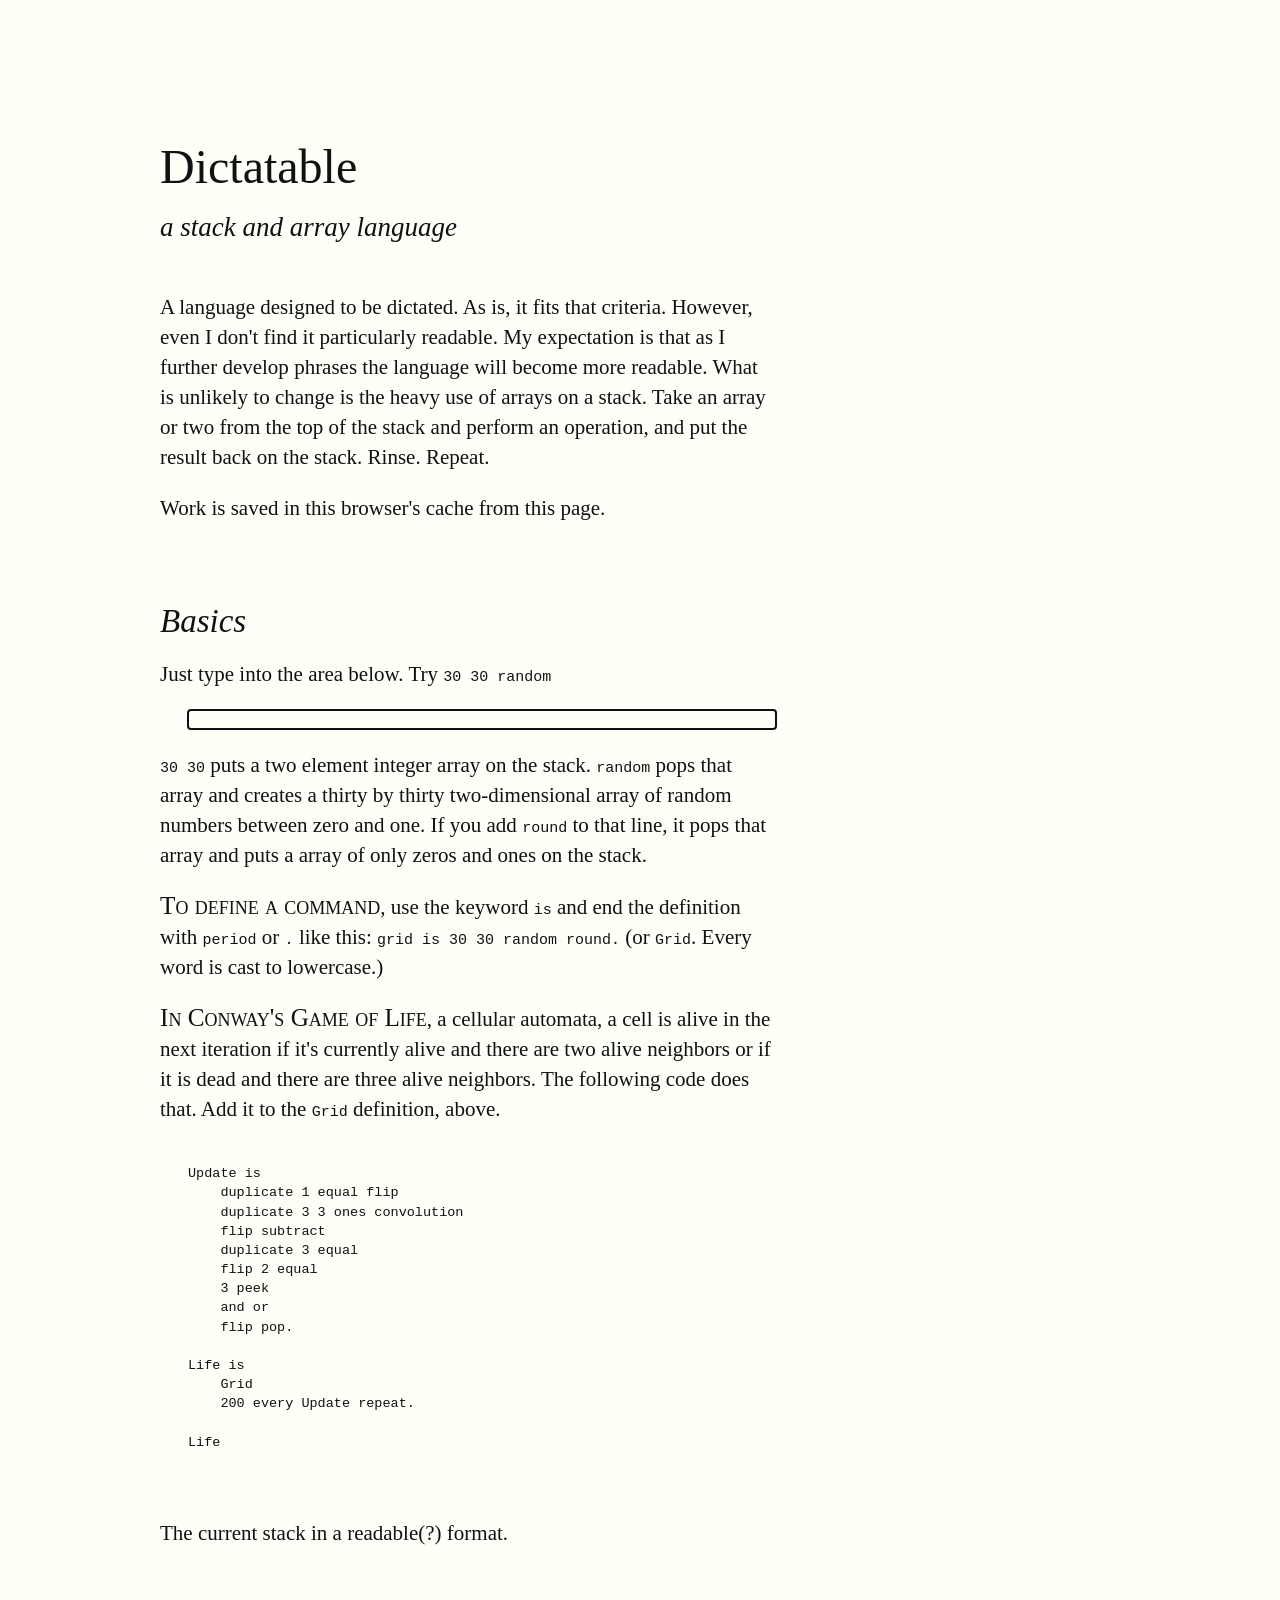
==== index.html @ 5a3d641b "Update index.html" ====
<!DOCTYPE html>
<html lang="en">
  <head>
    <meta charset="utf-8"/>
    <title>Dictatable</title>
    <meta name="viewport" content="width=device-width, initial-scale=1">
    <link rel="icon" type="image/png" href="icons/32.png">
    <script src="./3rd-party/tf.es2017.js"></script>
    <script src="main.js" type="module"></script>
    <link rel="stylesheet" href="./3rd-party/tufte.css"/>
</head>
<body>
    <article>
    <h1 id="dictatable">Dictatable</h1>
    <p class="subtitle">a stack and array language</p>
    <!--<a href="https://github.com/Butterwell/Dictatable/issues/new/choose" target="_blank">Report Issue (need a Github account)</a>-->
    <section>
        <p>A language designed to be dictated. As is, it fits that criteria. However, even I don't find it particularly readable. My expectation is that as I further develop <italic>phrases</italic> the language will become more readable. What is unlikely to change is the heavy use of arrays on a stack. Take an array or two from the top of the stack and perform an operation, and put the result back on the stack. Rinse. Repeat.</p><p>Work is saved in this browser's cache from this page.</p>
    </section>
    <section>
        <h2 id="basics">Basics</h2>
        <p>Just type into the area below. Try <code>30 30 random</code>
            <pre><code id="main" contenteditable="true" autofocus></code></pre>
        </p>
        <p>
            <label for="mn-canvas" class="margin-toggle">&#8853;</label>
            <input type="checkbox" id="mn-canvas" class="margin-toggle"/>
            <span class="marginnote"><canvas id="canvas"></canvas></span>
            <code>30 30</code> puts a two element integer array on the stack. <code>random</code> pops that array and creates a thirty by thirty two-dimensional array of random numbers between zero and one. If you add <code>round</code> to that line, it pops that array and puts a array of only zeros and ones on the stack.</p>
        <p><span class="newthought">To define a command</span>, use the keyword <code>is</code> and end the definition with <code>period</code> or <code>.</code> like this: <code>grid is 30 30 random round.</code> (or <code>Grid</code>. Every word is cast to lowercase.)
        </p>
        <p><span class="newthought">In Conway's Game of Life</span>, a cellular automata, a cell is alive in the next iteration if it's currently alive and there are two alive neighbors or if it is dead and there are three alive neighbors. The following code does that. Add it to the <code>Grid</code> definition, above.</p>

        <pre><code>
Update is
    duplicate 1 equal flip
    duplicate 3 3 ones convolution
    flip subtract
    duplicate 3 equal
    flip 2 equal
    3 peek
    and or
    flip pop.
    
Life is
    Grid
    200 every Update repeat.
    
Life
</code></pre>
</section>
<section>
<p>The current stack in a readable(?) format.</p>
<pre><code id="results"></code></pre>
</section>
</article>
</body>
---- 3rd-party/tufte.css ----
@charset "UTF-8";

/* Import ET Book styles
   adapted from https://github.com/edwardtufte/et-book/blob/gh-pages/et-book.css */

@font-face {
    font-family: "et-book";
    src: url("et-book/et-book-roman-line-figures/et-book-roman-line-figures.eot");
    src: url("et-book/et-book-roman-line-figures/et-book-roman-line-figures.eot?#iefix") format("embedded-opentype"), url("et-book/et-book-roman-line-figures/et-book-roman-line-figures.woff") format("woff"), url("et-book/et-book-roman-line-figures/et-book-roman-line-figures.ttf") format("truetype"), url("et-book/et-book-roman-line-figures/et-book-roman-line-figures.svg#etbookromanosf") format("svg");
    font-weight: normal;
    font-style: normal;
    font-display: swap;
}

@font-face {
    font-family: "et-book";
    src: url("et-book/et-book-display-italic-old-style-figures/et-book-display-italic-old-style-figures.eot");
    src: url("et-book/et-book-display-italic-old-style-figures/et-book-display-italic-old-style-figures.eot?#iefix") format("embedded-opentype"), url("et-book/et-book-display-italic-old-style-figures/et-book-display-italic-old-style-figures.woff") format("woff"), url("et-book/et-book-display-italic-old-style-figures/et-book-display-italic-old-style-figures.ttf") format("truetype"), url("et-book/et-book-display-italic-old-style-figures/et-book-display-italic-old-style-figures.svg#etbookromanosf") format("svg");
    font-weight: normal;
    font-style: italic;
    font-display: swap;
}

@font-face {
    font-family: "et-book";
    src: url("et-book/et-book-bold-line-figures/et-book-bold-line-figures.eot");
    src: url("et-book/et-book-bold-line-figures/et-book-bold-line-figures.eot?#iefix") format("embedded-opentype"), url("et-book/et-book-bold-line-figures/et-book-bold-line-figures.woff") format("woff"), url("et-book/et-book-bold-line-figures/et-book-bold-line-figures.ttf") format("truetype"), url("et-book/et-book-bold-line-figures/et-book-bold-line-figures.svg#etbookromanosf") format("svg");
    font-weight: bold;
    font-style: normal;
    font-display: swap;
}

@font-face {
    font-family: "et-book-roman-old-style";
    src: url("et-book/et-book-roman-old-style-figures/et-book-roman-old-style-figures.eot");
    src: url("et-book/et-book-roman-old-style-figures/et-book-roman-old-style-figures.eot?#iefix") format("embedded-opentype"), url("et-book/et-book-roman-old-style-figures/et-book-roman-old-style-figures.woff") format("woff"), url("et-book/et-book-roman-old-style-figures/et-book-roman-old-style-figures.ttf") format("truetype"), url("et-book/et-book-roman-old-style-figures/et-book-roman-old-style-figures.svg#etbookromanosf") format("svg");
    font-weight: normal;
    font-style: normal;
    font-display: swap;
}

/* Tufte CSS styles */
html {
    font-size: 15px;
}

body {
    width: 87.5%;
    margin-left: auto;
    margin-right: auto;
    padding-left: 12.5%;
    font-family: et-book, Palatino, "Palatino Linotype", "Palatino LT STD", "Book Antiqua", Georgia, serif;
    background-color: #fffff8;
    color: #111;
    max-width: 1400px;
    counter-reset: sidenote-counter;
}

/* Adds dark mode */
@media (prefers-color-scheme: dark) {
    body {
        background-color: #151515;
        color: #ddd;
    }
}

h1 {
    font-weight: 400;
    margin-top: 4rem;
    margin-bottom: 1.5rem;
    font-size: 3.2rem;
    line-height: 1;
}

h2 {
    font-style: italic;
    font-weight: 400;
    margin-top: 2.1rem;
    margin-bottom: 1.4rem;
    font-size: 2.2rem;
    line-height: 1;
}

h3 {
    font-style: italic;
    font-weight: 400;
    font-size: 1.7rem;
    margin-top: 2rem;
    margin-bottom: 1.4rem;
    line-height: 1;
}

hr {
    display: block;
    height: 1px;
    width: 55%;
    border: 0;
    border-top: 1px solid #ccc;
    margin: 1em 0;
    padding: 0;
}

p.subtitle {
    font-style: italic;
    margin-top: 1rem;
    margin-bottom: 1rem;
    font-size: 1.8rem;
    display: block;
    line-height: 1;
}

.numeral {
    font-family: et-book-roman-old-style;
}

.danger {
    color: red;
}

article {
    padding: 5rem 0rem;
}

section {
    padding-top: 1rem;
    padding-bottom: 1rem;
}

p,
dl,
ol,
ul {
    font-size: 1.4rem;
    line-height: 2rem;
}

p {
    margin-top: 1.4rem;
    margin-bottom: 1.4rem;
    padding-right: 0;
    vertical-align: baseline;
}

/* Chapter Epigraphs */
div.epigraph {
    margin: 5em 0;
}

div.epigraph > blockquote {
    margin-top: 3em;
    margin-bottom: 3em;
}

div.epigraph > blockquote,
div.epigraph > blockquote > p {
    font-style: italic;
}

div.epigraph > blockquote > footer {
    font-style: normal;
}

div.epigraph > blockquote > footer > cite {
    font-style: italic;
}
/* end chapter epigraphs styles */

blockquote {
    font-size: 1.4rem;
}

blockquote p {
    width: 55%;
    margin-right: 40px;
}

blockquote footer {
    width: 55%;
    font-size: 1.1rem;
    text-align: right;
}

section > p,
section > footer,
section > table {
    width: 55%;
}

/* 50 + 5 == 55, to be the same width as paragraph */
section > dl,
section > ol,
section > ul {
    width: 50%;
    -webkit-padding-start: 5%;
}

dt:not(:first-child),
li:not(:first-child) {
    margin-top: 0.25rem;
}

figure {
    padding: 0;
    border: 0;
    font-size: 100%;
    font: inherit;
    vertical-align: baseline;
    max-width: 55%;
    -webkit-margin-start: 0;
    -webkit-margin-end: 0;
    margin: 0 0 3em 0;
}

figcaption {
    float: right;
    clear: right;
    margin-top: 0;
    margin-bottom: 0;
    font-size: 1.1rem;
    line-height: 1.6;
    vertical-align: baseline;
    position: relative;
    max-width: 40%;
}

figure.fullwidth figcaption {
    margin-right: 24%;
}

a:link,
a:visited {
    color: inherit;
    text-underline-offset: 0.1em;
    text-decoration-thickness: 0.05em;
}

/* Sidenotes, margin notes, figures, captions */
img {
    max-width: 100%;
}

.sidenote,
.marginnote {
    float: right;
    clear: right;
    margin-right: -60%;
    width: 50%;
    margin-top: 0.3rem;
    margin-bottom: 0;
    font-size: 1.1rem;
    line-height: 1.3;
    vertical-align: baseline;
    position: relative;
}

.sidenote-number {
    counter-increment: sidenote-counter;
}

.sidenote-number:after,
.sidenote:before {
    font-family: et-book-roman-old-style;
    position: relative;
    vertical-align: baseline;
}

.sidenote-number:after {
    content: counter(sidenote-counter);
    font-size: 1rem;
    top: -0.5rem;
    left: 0.1rem;
}

.sidenote:before {
    content: counter(sidenote-counter) " ";
    font-size: 1rem;
    top: -0.5rem;
}

blockquote .sidenote,
blockquote .marginnote {
    margin-right: -82%;
    min-width: 59%;
    text-align: left;
}

div.fullwidth,
table.fullwidth {
    width: 100%;
}

div.table-wrapper {
    overflow-x: auto;
    font-family: "Trebuchet MS", "Gill Sans", "Gill Sans MT", sans-serif;
}

.sans {
    font-family: "Gill Sans", "Gill Sans MT", Calibri, sans-serif;
    letter-spacing: .03em;
}

code, pre > code {
    font-family: Consolas, "Liberation Mono", Menlo, Courier, monospace;
    font-size: 1.0rem;
    line-height: 1.42;
    -webkit-text-size-adjust: 100%; /* Prevent adjustments of font size after orientation changes in iOS. See https://github.com/edwardtufte/tufte-css/issues/81#issuecomment-261953409 */
}

.sans > code {
    font-size: 1.2rem;
}

h1 > code,
h2 > code,
h3 > code {
    font-size: 0.80em;
}

.marginnote > code,
.sidenote > code {
    font-size: 1rem;
}

pre > code {
    font-size: 0.9rem;
    width: 52.5%;
    margin-left: 2.5%;
    overflow-x: auto;
    display: block;
}

pre.fullwidth > code {
    width: 90%;
}

.fullwidth {
    max-width: 90%;
    clear:both;
}

span.newthought {
    font-variant: small-caps;
    font-size: 1.2em;
}

input.margin-toggle {
    display: none;
}

label.sidenote-number {
    display: inline-block;
    max-height: 2rem; /* should be less than or equal to paragraph line-height */
}

label.margin-toggle:not(.sidenote-number) {
    display: none;
}

.iframe-wrapper {
    position: relative;
    padding-bottom: 56.25%; /* 16:9 */
    padding-top: 25px;
    height: 0;
}

.iframe-wrapper iframe {
    position: absolute;
    top: 0;
    left: 0;
    width: 100%;
    height: 100%;
}

@media (max-width: 760px) {
    body {
        width: 84%;
        padding-left: 8%;
        padding-right: 8%;
    }

    hr,
    section > p,
    section > footer,
    section > table {
        width: 100%;
    }

    pre > code {
        width: 97%;
    }

    section > dl,
    section > ol,
    section > ul {
        width: 90%;
    }

    figure {
        max-width: 90%;
    }

    figcaption,
    figure.fullwidth figcaption {
        margin-right: 0%;
        max-width: none;
    }

    blockquote {
        margin-left: 1.5em;
        margin-right: 0em;
    }

    blockquote p,
    blockquote footer {
        width: 100%;
    }

    label.margin-toggle:not(.sidenote-number) {
        display: inline;
    }

    .sidenote,
    .marginnote {
        display: none;
    }

    .margin-toggle:checked + .sidenote,
    .margin-toggle:checked + .marginnote {
        display: block;
        float: left;
        left: 1rem;
        clear: both;
        width: 95%;
        margin: 1rem 2.5%;
        vertical-align: baseline;
        position: relative;
    }

    label {
        cursor: pointer;
    }

    div.table-wrapper,
    table {
        width: 85%;
    }

    img {
        width: 100%;
    }
}
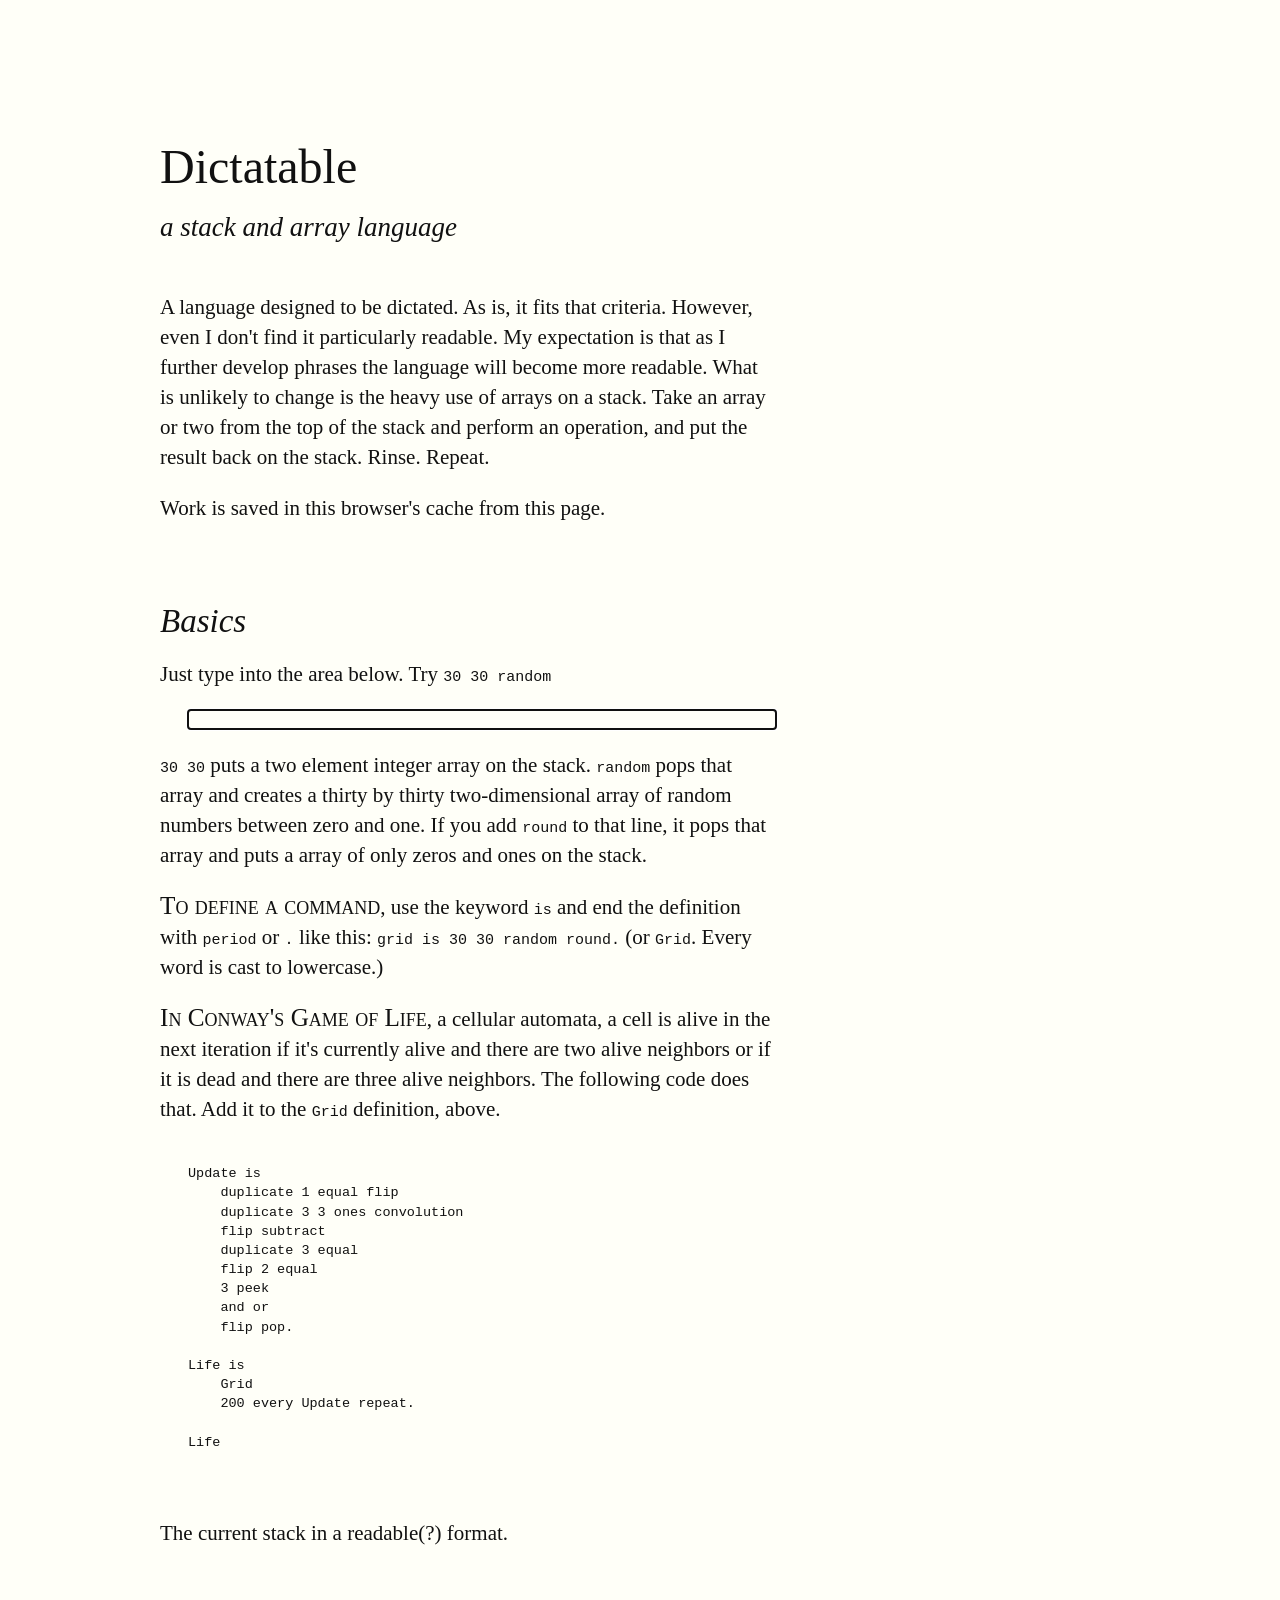
==== commit 8b91fc95: "Some markdown header code" ====
--- a/index.html
+++ b/index.html
@@ -11,14 +11,14 @@
 </head>
 <body>
     <article>
-    <h1 id="dictatable">Dictatable</h1>
+    <h1 data-markdown="# Dictatable">Dictatable</h1>
     <p class="subtitle">a stack and array language</p>
     <!--<a href="https://github.com/Butterwell/Dictatable/issues/new/choose" target="_blank">Report Issue (need a Github account)</a>-->
     <section>
         <p>A language designed to be dictated. As is, it fits that criteria. However, even I don't find it particularly readable. My expectation is that as I further develop <italic>phrases</italic> the language will become more readable. What is unlikely to change is the heavy use of arrays on a stack. Take an array or two from the top of the stack and perform an operation, and put the result back on the stack. Rinse. Repeat.</p><p>Work is saved in this browser's cache from this page.</p>
     </section>
     <section>
-        <h2 id="basics">Basics</h2>
+        <h2 data-markdown="## Basics">Basics</h2>
         <p>Just type into the area below. Try <code>30 30 random</code>
             <pre><code id="main" contenteditable="true" autofocus></code></pre>
         </p>
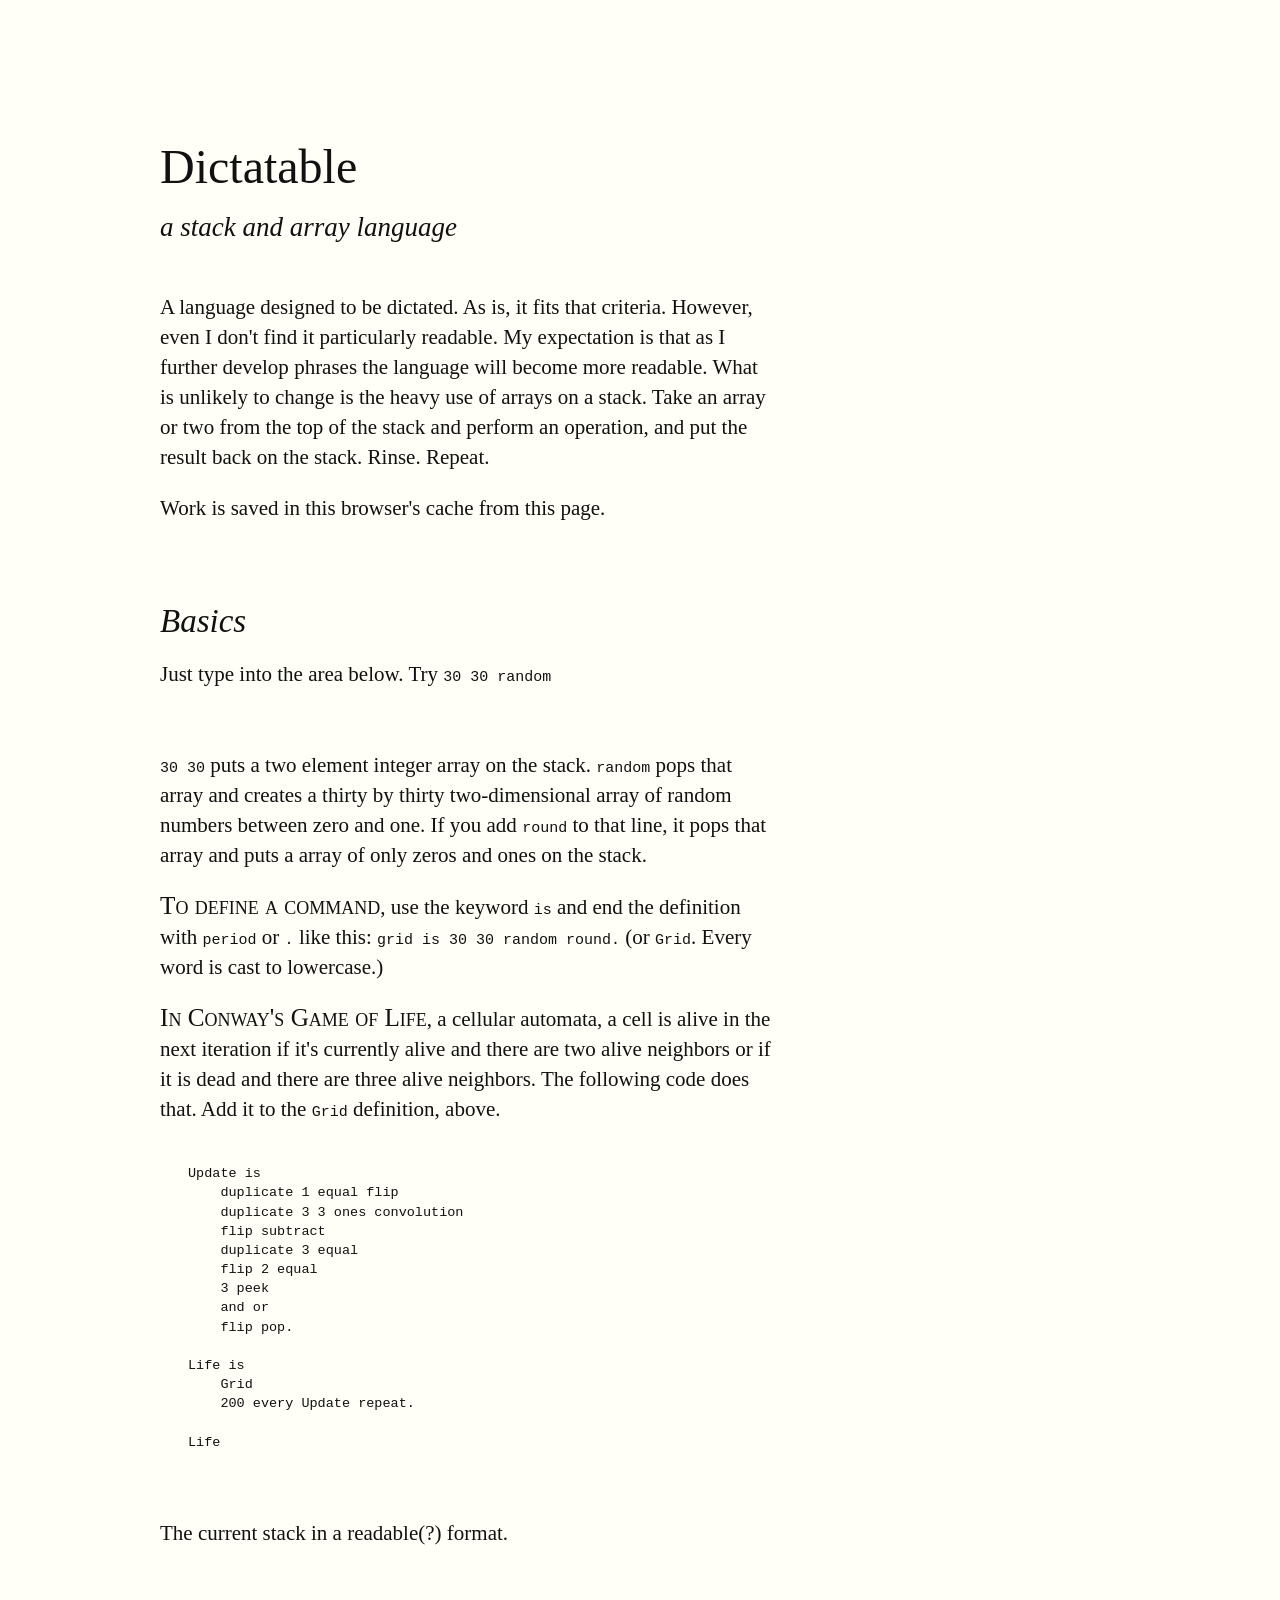
==== commit 40be66b4: "Setup for Quill editor and stack refactor" ====
--- a/index.html
+++ b/index.html
@@ -6,6 +6,7 @@
     <meta name="viewport" content="width=device-width, initial-scale=1">
     <link rel="icon" type="image/png" href="icons/32.png">
     <script src="./3rd-party/tf.es2017.js"></script>
+    <script src="./3rd-party/quill.js"></script>
     <script src="main.js" type="module"></script>
     <link rel="stylesheet" href="./3rd-party/tufte.css"/>
 </head>
@@ -20,7 +21,7 @@
     <section>
         <h2 data-markdown="## Basics">Basics</h2>
         <p>Just type into the area below. Try <code>30 30 random</code>
-            <pre><code id="main" contenteditable="true" autofocus></code></pre>
+            <pre><code id="main" contenteditable="true"></code></pre>
         </p>
         <p>
             <label for="mn-canvas" class="margin-toggle">&#8853;</label>
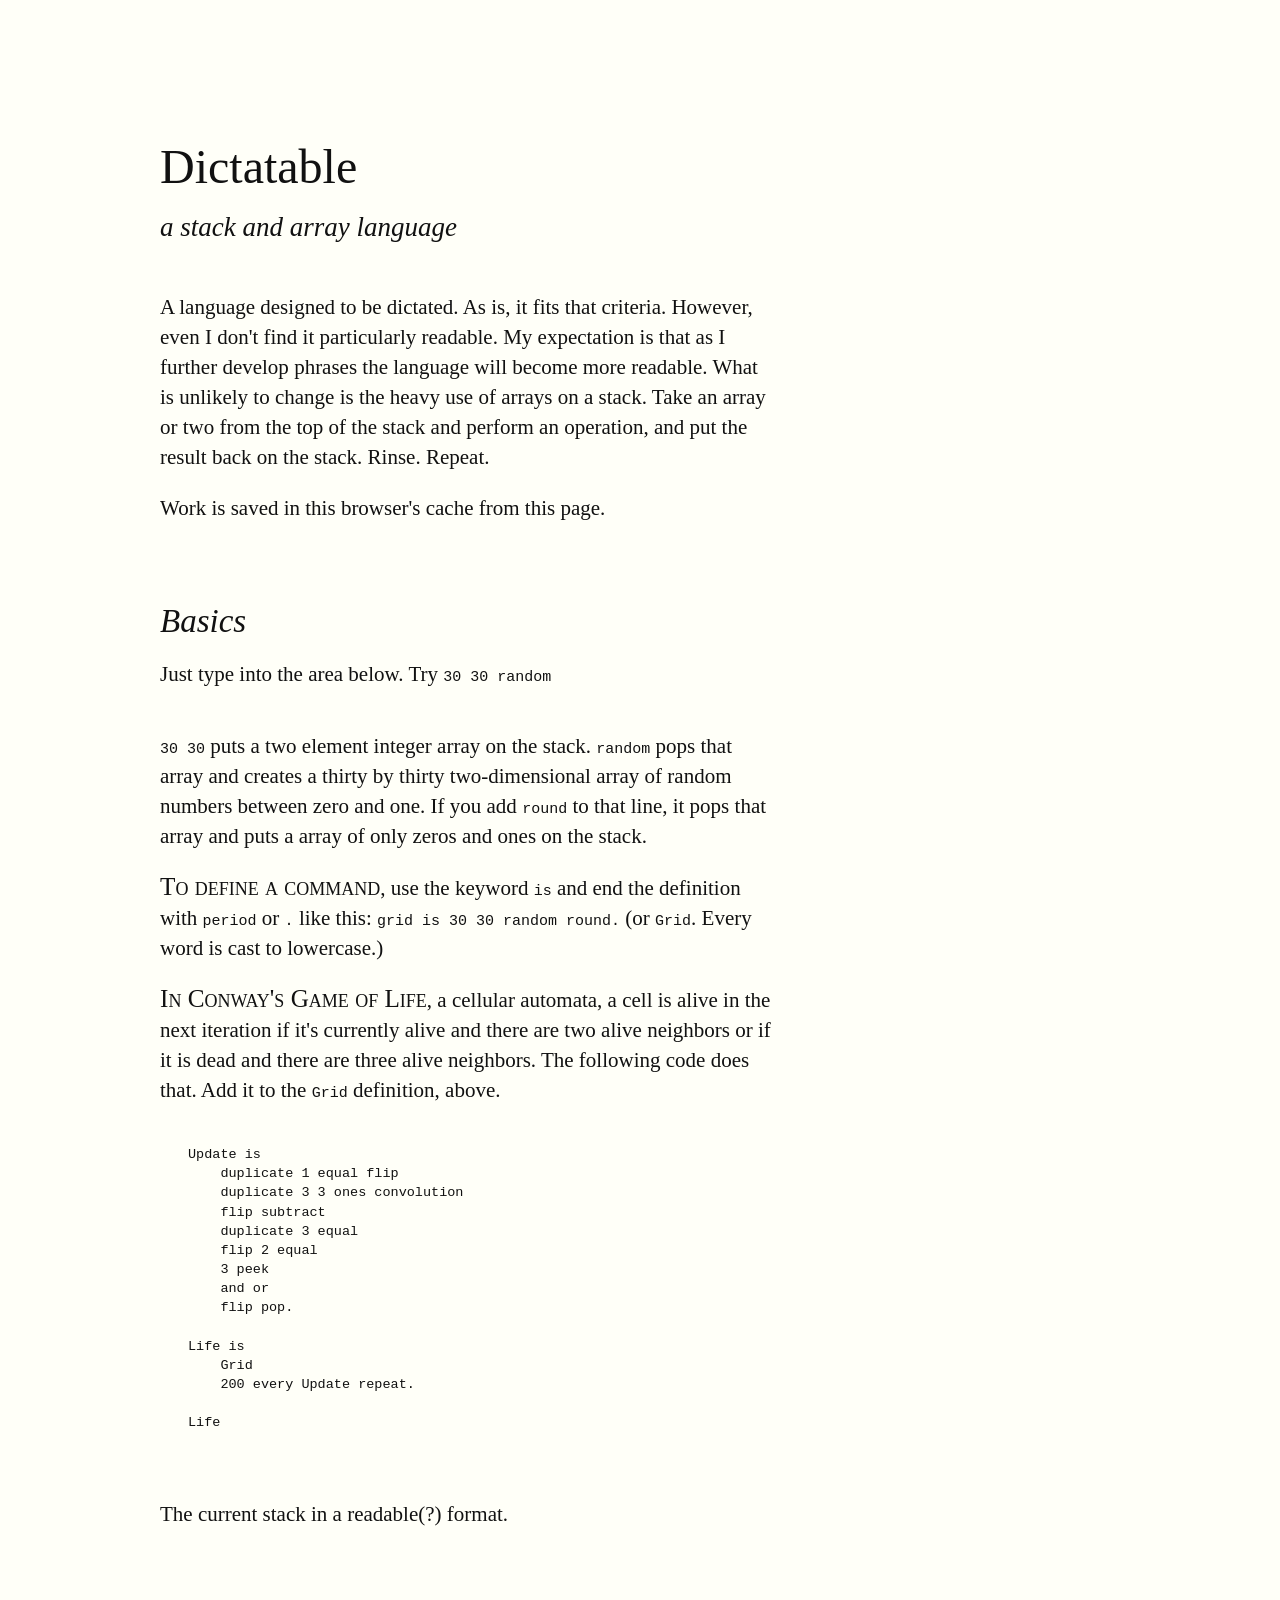
==== commit da42c38e: "Use Quill rather than own contenteditable" ====
--- a/index.html
+++ b/index.html
@@ -9,6 +9,7 @@
     <script src="./3rd-party/quill.js"></script>
     <script src="main.js" type="module"></script>
     <link rel="stylesheet" href="./3rd-party/tufte.css"/>
+    <link rel="stylesheet" href="main.css"/>
 </head>
 <body>
     <article>
@@ -20,9 +21,8 @@
     </section>
     <section>
         <h2 data-markdown="## Basics">Basics</h2>
-        <p>Just type into the area below. Try <code>30 30 random</code>
-            <pre><code id="main" contenteditable="true"></code></pre>
-        </p>
+        <p>Just type into the area below. Try <code>30 30 random</code></p>
+        <p><pre><code id="main"></code></pre></p>
         <p>
             <label for="mn-canvas" class="margin-toggle">&#8853;</label>
             <input type="checkbox" id="mn-canvas" class="margin-toggle"/>
--- a/main.css
+++ b/main.css
@@ -0,0 +1,3 @@
+.ql-editor  p {
+    margin: 0px;
+}
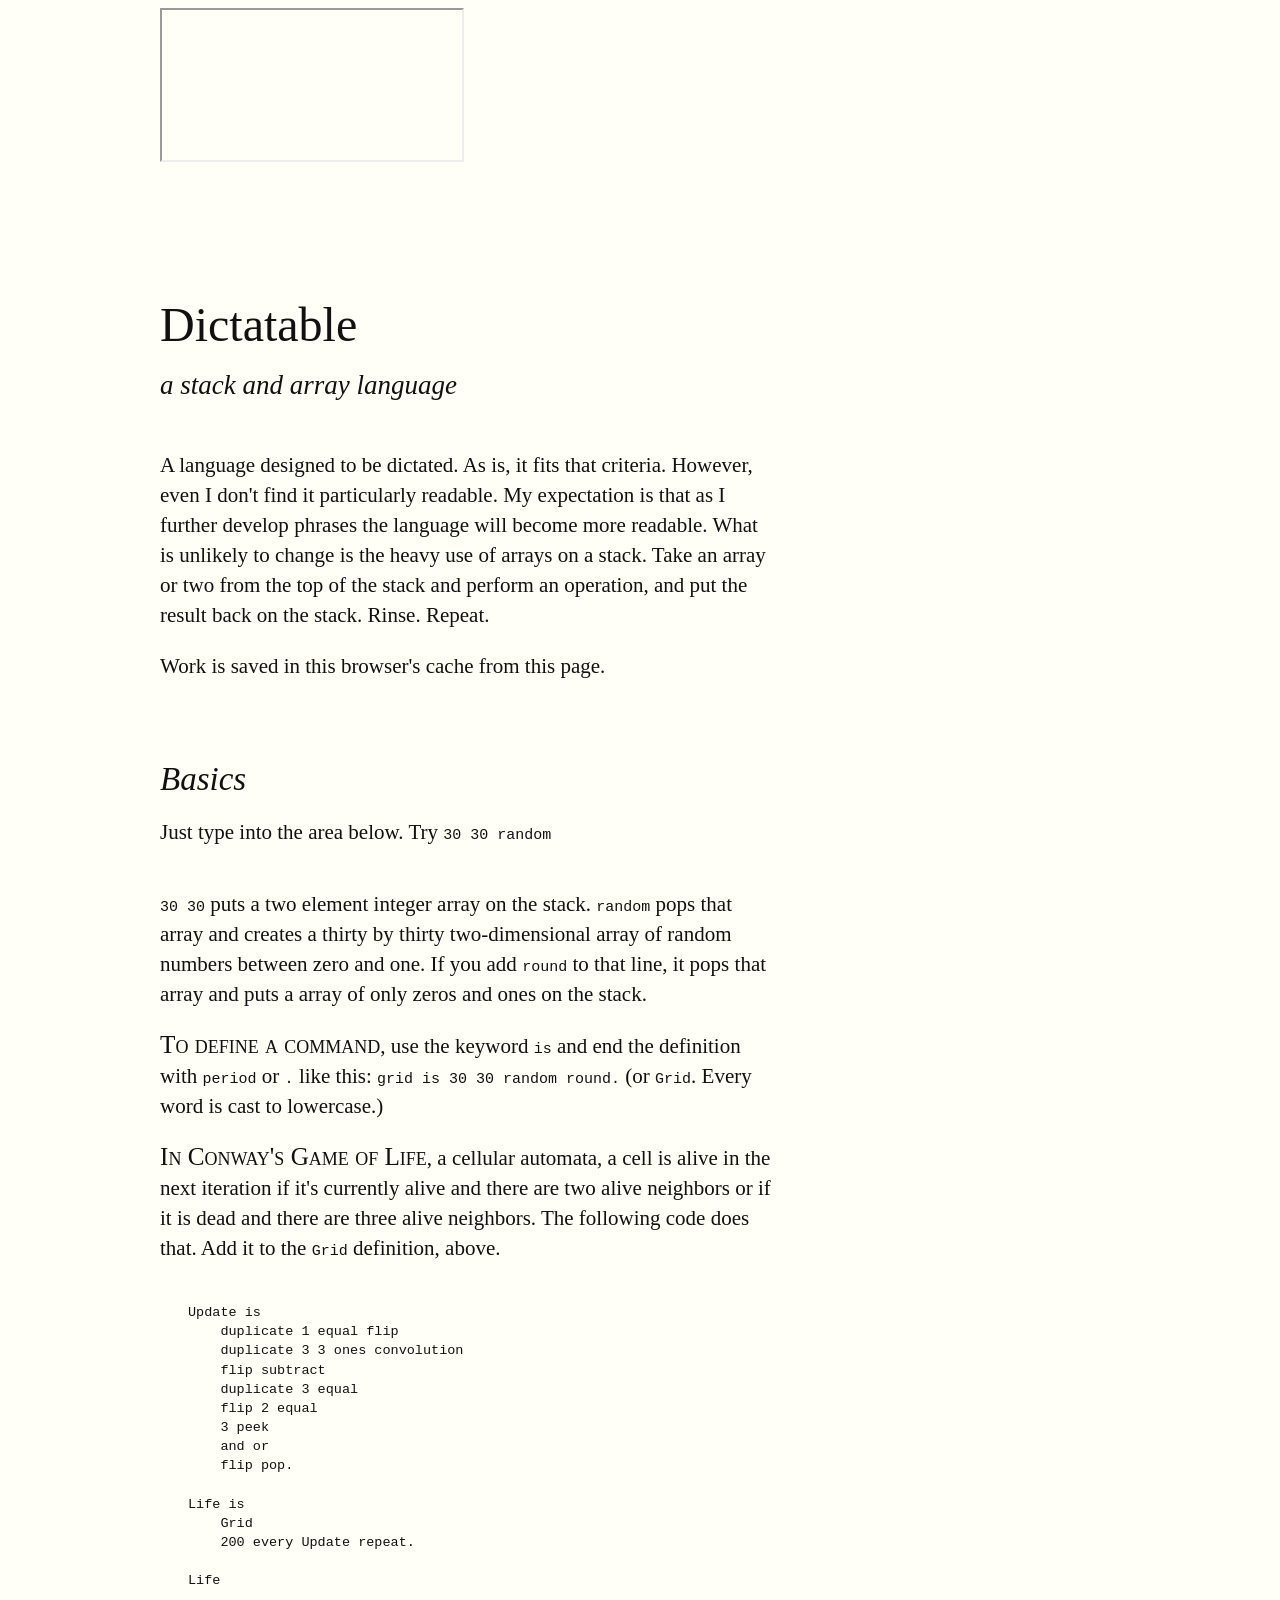
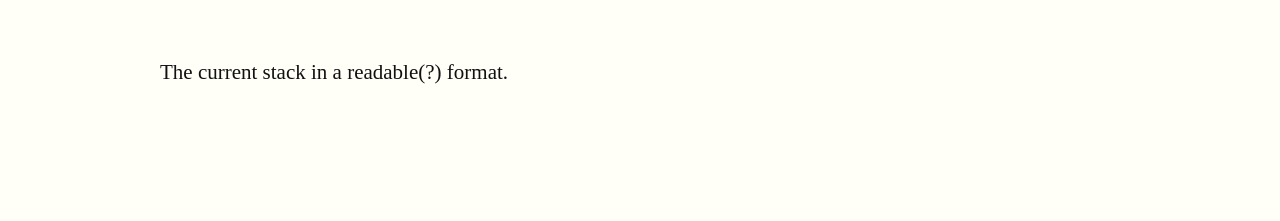
==== commit cc957536: "Sandbox work, scraping (unfinished)" ====
--- a/index.html
+++ b/index.html
@@ -7,11 +7,11 @@
     <link rel="icon" type="image/png" href="icons/32.png">
     <script src="./3rd-party/tf.es2017.js"></script>
     <script src="./3rd-party/quill.js"></script>
-    <script src="main.js" type="module"></script>
     <link rel="stylesheet" href="./3rd-party/tufte.css"/>
     <link rel="stylesheet" href="main.css"/>
 </head>
 <body>
+    <iframe src="./sandbox.html" id="sandbox" class="hidden" sandbox="allow-scripts"></iframe>
     <article>
     <h1 data-markdown="# Dictatable">Dictatable</h1>
     <p class="subtitle">a stack and array language</p>
@@ -55,4 +55,5 @@
 <pre><code id="results"></code></pre>
 </section>
 </article>
+<script src="main.js" type="module"></script>
 </body>
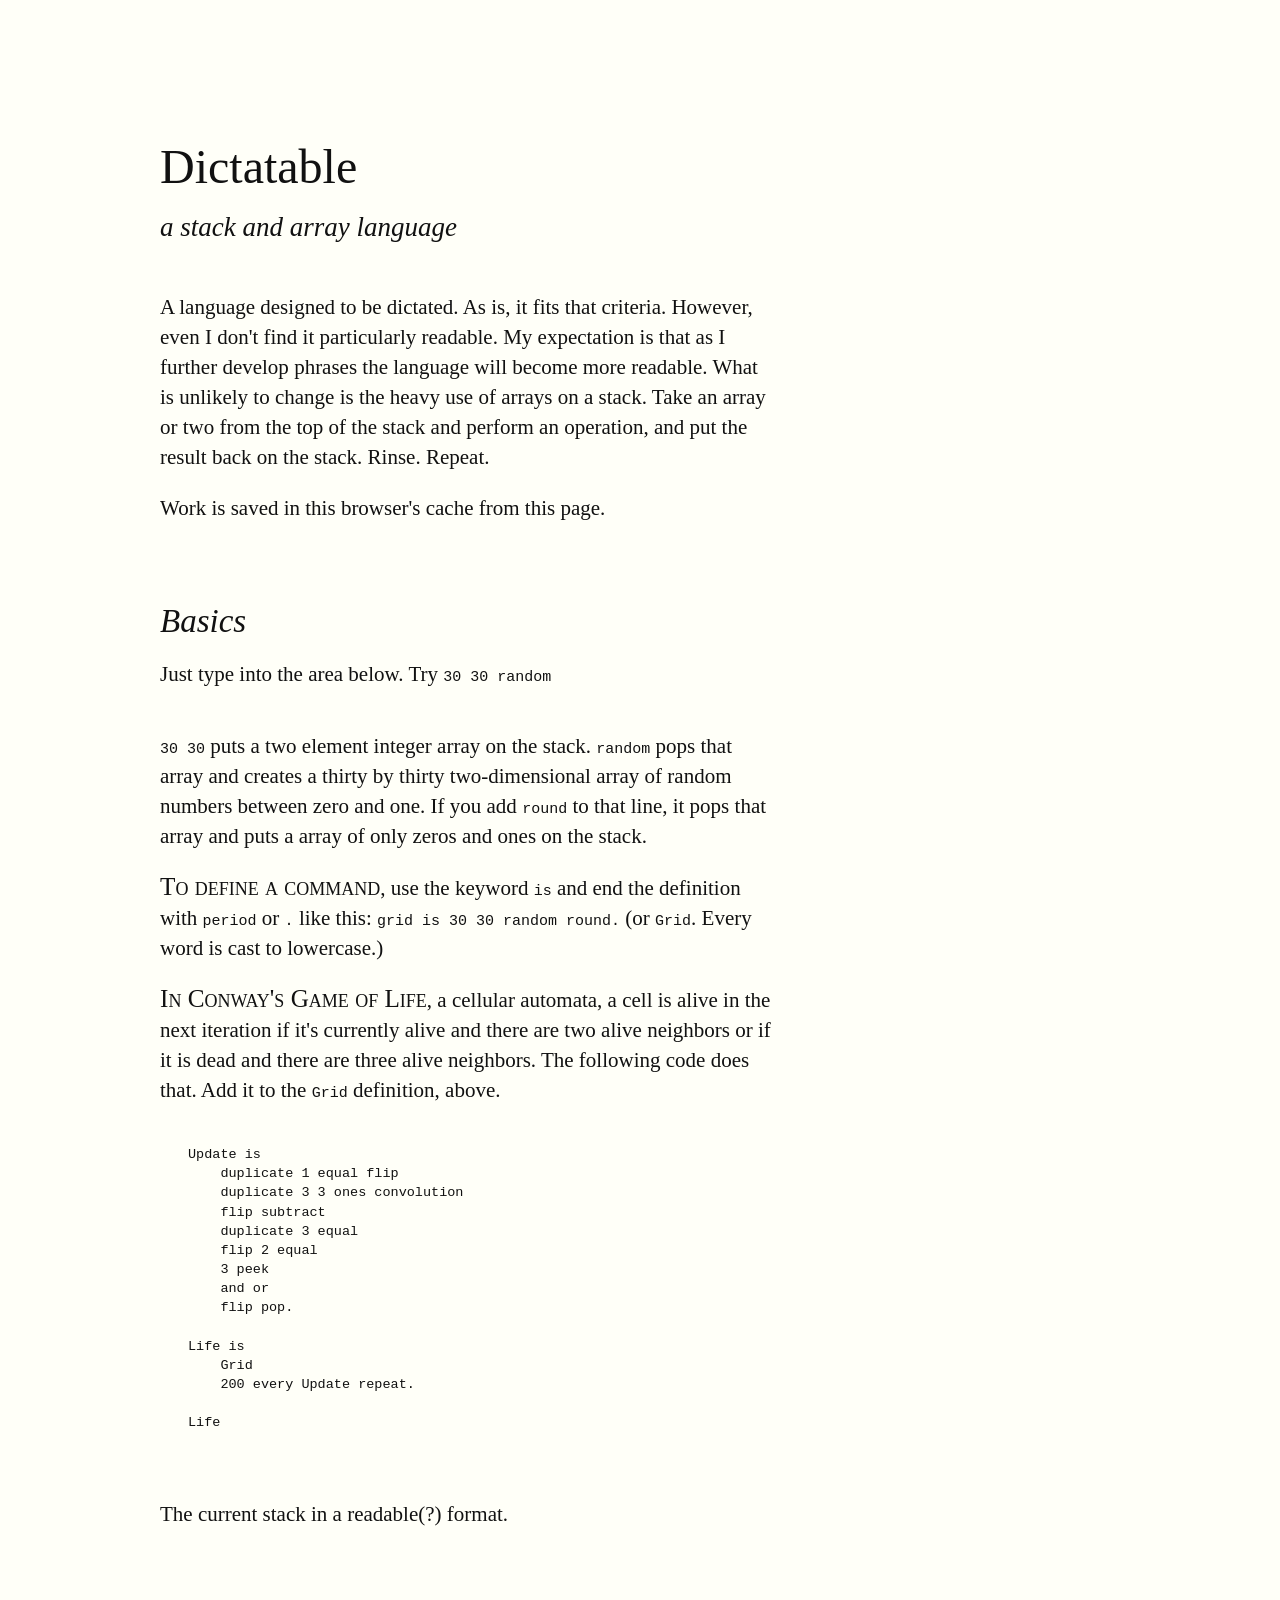
==== commit c75e9b07: "Some cleanup before re-write." ====
--- a/index.html
+++ b/index.html
@@ -11,7 +11,6 @@
     <link rel="stylesheet" href="main.css"/>
 </head>
 <body>
-    <iframe src="./sandbox.html" id="sandbox" class="hidden" sandbox="allow-scripts"></iframe>
     <article>
     <h1 data-markdown="# Dictatable">Dictatable</h1>
     <p class="subtitle">a stack and array language</p>
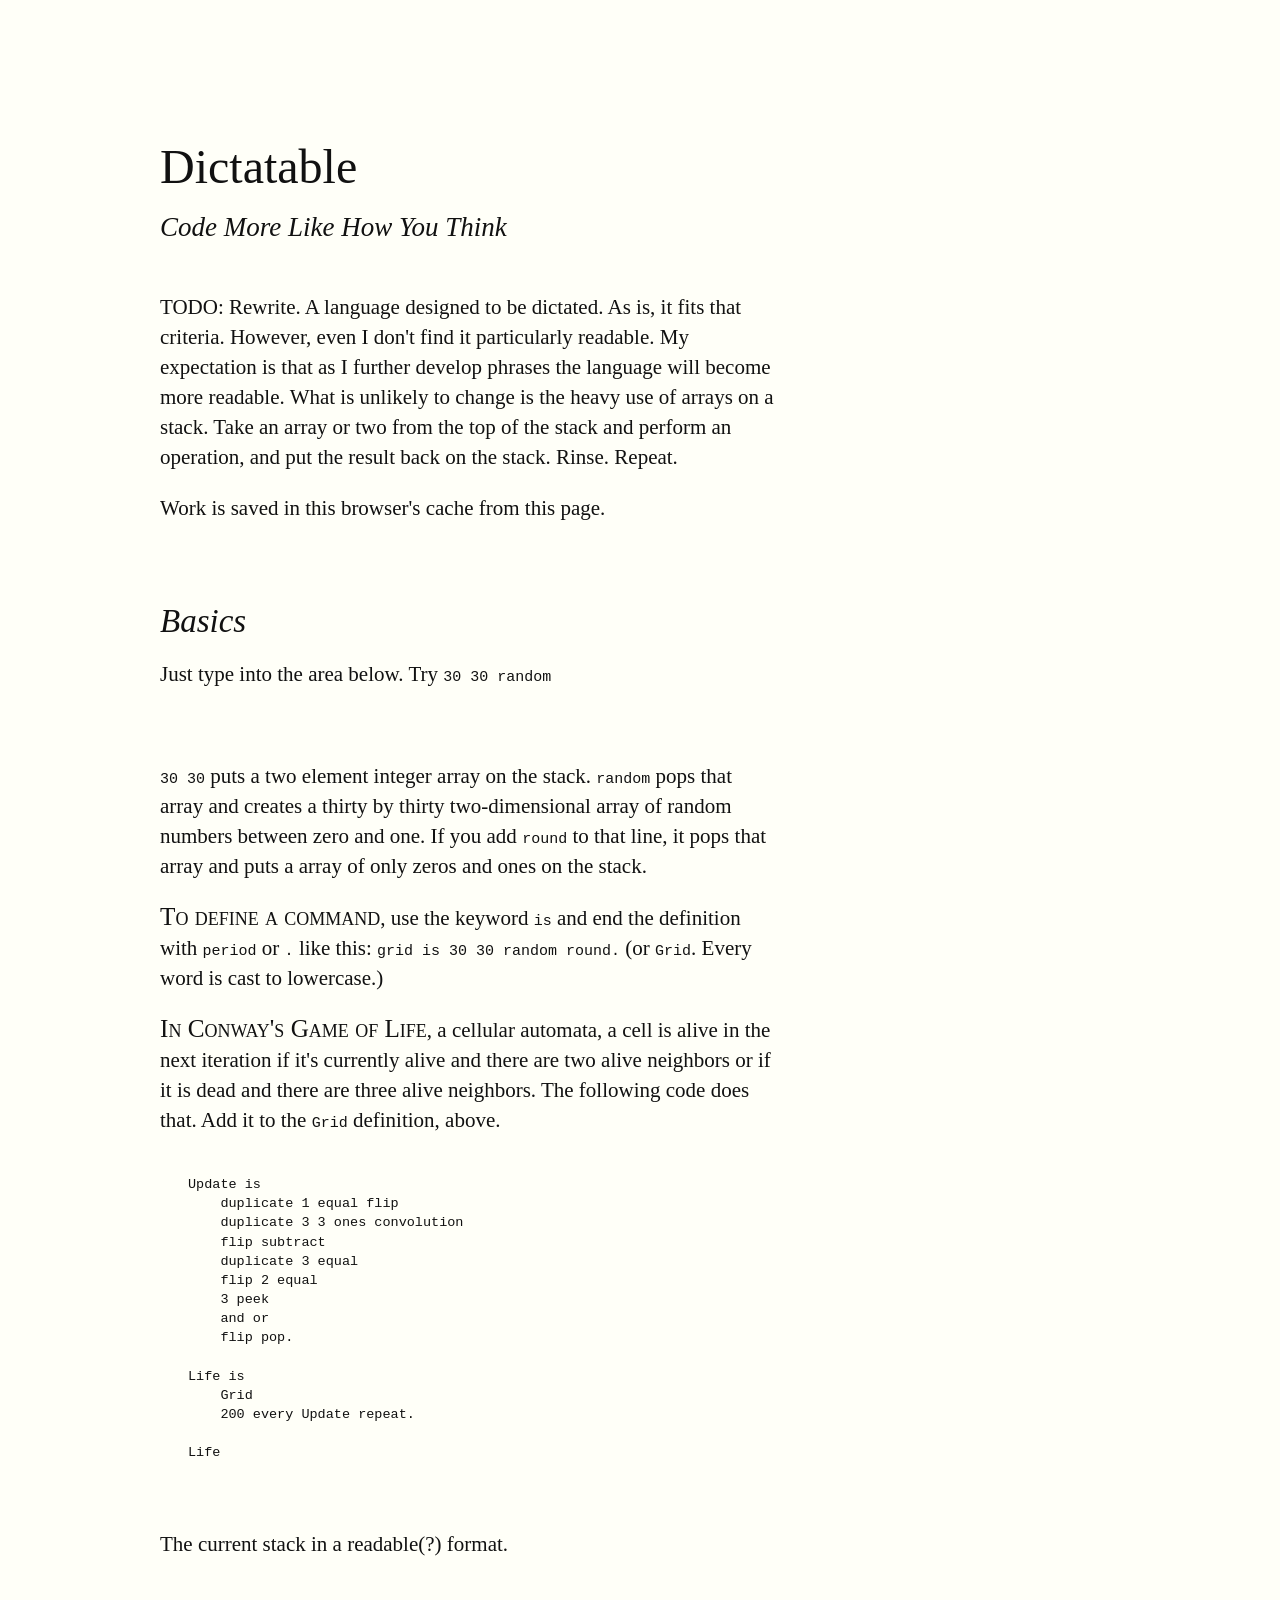
==== commit 2a81110a: "Rewrite" ====
--- a/index.html
+++ b/index.html
@@ -13,10 +13,10 @@
 <body>
     <article>
     <h1 data-markdown="# Dictatable">Dictatable</h1>
-    <p class="subtitle">a stack and array language</p>
+    <p class="subtitle">Code More Like How You Think</p>
     <!--<a href="https://github.com/Butterwell/Dictatable/issues/new/choose" target="_blank">Report Issue (need a Github account)</a>-->
     <section>
-        <p>A language designed to be dictated. As is, it fits that criteria. However, even I don't find it particularly readable. My expectation is that as I further develop <italic>phrases</italic> the language will become more readable. What is unlikely to change is the heavy use of arrays on a stack. Take an array or two from the top of the stack and perform an operation, and put the result back on the stack. Rinse. Repeat.</p><p>Work is saved in this browser's cache from this page.</p>
+        <p>TODO: Rewrite. A language designed to be dictated. As is, it fits that criteria. However, even I don't find it particularly readable. My expectation is that as I further develop <italic>phrases</italic> the language will become more readable. What is unlikely to change is the heavy use of arrays on a stack. Take an array or two from the top of the stack and perform an operation, and put the result back on the stack. Rinse. Repeat.</p><p>Work is saved in this browser's cache from this page.</p>
     </section>
     <section>
         <h2 data-markdown="## Basics">Basics</h2>
